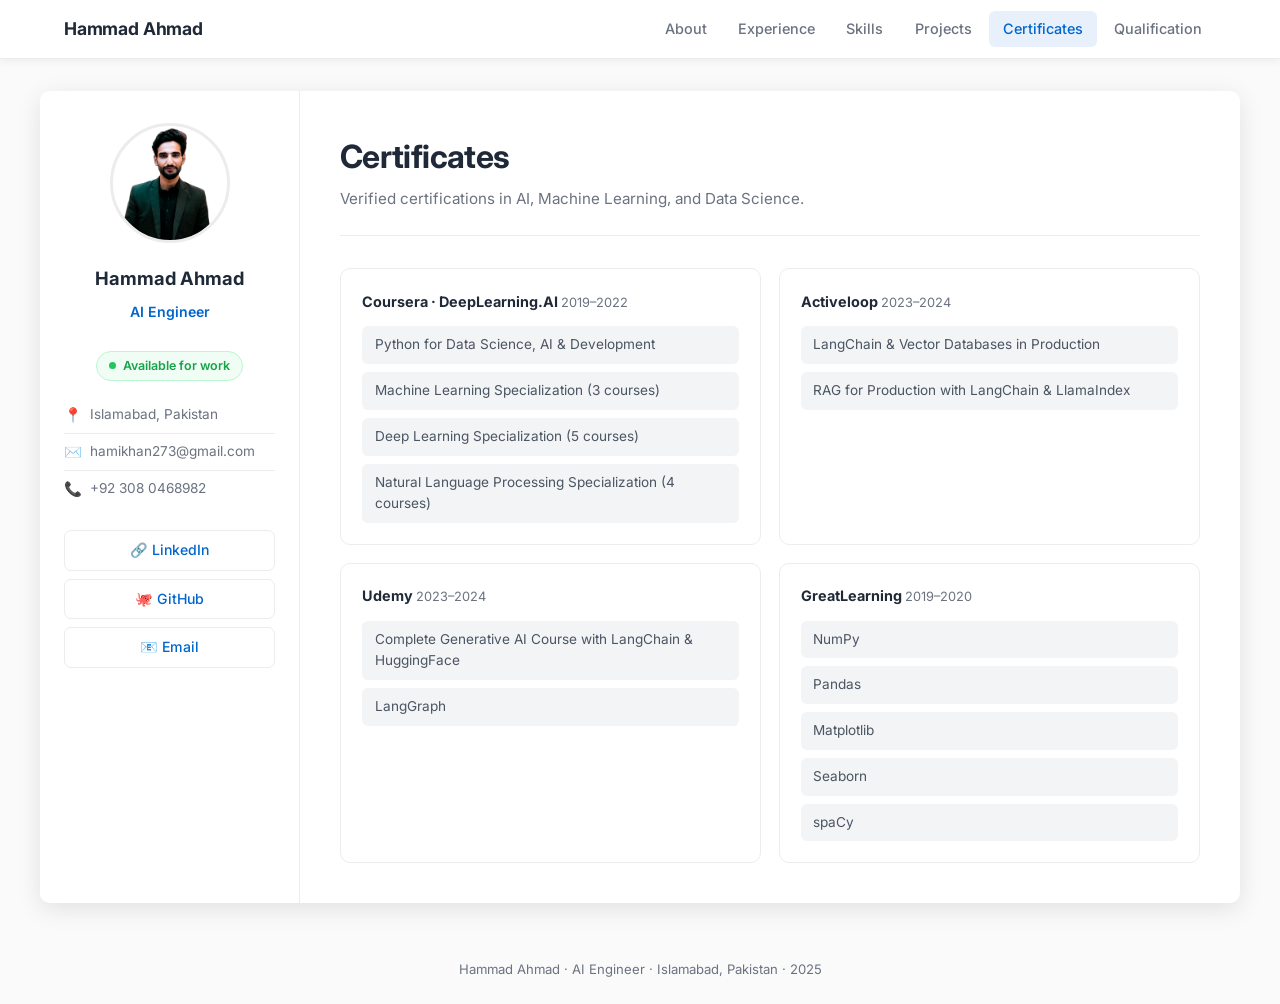
==== certificates.html @ e5c0d8b2 "portfolio" ====
<!DOCTYPE html>
<html lang="en">
<head>
  <meta charset="UTF-8" />
  <meta name="viewport" content="width=device-width, initial-scale=1.0" />
  <title>Hammad Ahmad — Certificates</title>
  <link rel="stylesheet" href="styles.css" />
</head>
<body>
  <header class="site-header">
    <div class="header-inner">
      <span class="brand">Hammad Ahmad</span>
      <nav class="main-nav">
        <ul>
          <li><a href="index.html">About</a></li>
          <li><a href="experience.html">Experience</a></li>
          <li><a href="skills.html">Skills</a></li>
          <li><a href="projects.html">Projects</a></li>
          <li><a href="certificates.html">Certificates</a></li>
          <li><a href="qualification.html">Qualification</a></li>
        </ul>
      </nav>
    </div>
  </header>

  <main class="main-layout">
    <aside class="sidebar"></aside>
    <section class="page-content">
      <h1 class="fade-in">Certificates</h1>
      <p class="page-subtitle fade-in">Verified certifications in AI, Machine Learning, and Data Science.</p>

      <div class="cert-grid">

        <div class="cert-card fade-in">
          <h4>Coursera · DeepLearning.AI <span style="color:var(--muted);font-weight:400;font-size:0.8rem;">2019–2022</span></h4>
          <ul>
            <li>Python for Data Science, AI & Development</li>
            <li>Machine Learning Specialization (3 courses)</li>
            <li>Deep Learning Specialization (5 courses)</li>
            <li>Natural Language Processing Specialization (4 courses)</li>
          </ul>
        </div>

        <div class="cert-card fade-in">
          <h4>Activeloop <span style="color:var(--muted);font-weight:400;font-size:0.8rem;">2023–2024</span></h4>
          <ul>
            <li>LangChain & Vector Databases in Production</li>
            <li>RAG for Production with LangChain & LlamaIndex</li>
          </ul>
        </div>

        <div class="cert-card fade-in">
          <h4>Udemy <span style="color:var(--muted);font-weight:400;font-size:0.8rem;">2023–2024</span></h4>
          <ul>
            <li>Complete Generative AI Course with LangChain & HuggingFace</li>
            <li>LangGraph</li>
          </ul>
        </div>

        <div class="cert-card fade-in">
          <h4>GreatLearning <span style="color:var(--muted);font-weight:400;font-size:0.8rem;">2019–2020</span></h4>
          <ul>
            <li>NumPy</li>
            <li>Pandas</li>
            <li>Matplotlib</li>
            <li>Seaborn</li>
            <li>spaCy</li>
          </ul>
        </div>

      </div>
    </section>
  </main>

  <footer>Hammad Ahmad · AI Engineer · Islamabad, Pakistan · 2025</footer>
  <script src="shared.js"></script>
</body>
</html>
---- styles.css ----
@import url('https://fonts.googleapis.com/css2?family=Inter:wght@400;500;600;700&display=swap');

*, *::before, *::after { box-sizing: border-box; margin: 0; padding: 0; }

:root {
  --accent: #0066cc;
  --accent-light: #e8f0fb;
  --bg: #fafafa;
  --white: #ffffff;
  --border: #ececec;
  --text: #1f2937;
  --muted: #6b7280;
  --light: #f3f4f6;
  --shadow-sm: 0 2px 8px rgba(0,0,0,0.06);
  --shadow-md: 0 6px 24px rgba(0,0,0,0.1);
  --radius: 10px;
}

html { scroll-behavior: smooth; }

body {
  font-family: 'Inter', sans-serif;
  background: var(--bg);
  color: var(--text);
  line-height: 1.6;
  font-size: 15px;
}

a { color: var(--accent); text-decoration: none; }
a:hover { text-decoration: underline; }

/* ── HEADER ── */
.site-header {
  background: var(--white);
  border-bottom: 1px solid var(--border);
  padding: 0;
  position: sticky;
  top: 0;
  z-index: 1000;
  box-shadow: var(--shadow-sm);
}
.header-inner {
  max-width: 1200px;
  margin: 0 auto;
  padding: 0 1.5rem;
  height: 58px;
  display: flex;
  align-items: center;
  justify-content: space-between;
}
.brand { font-weight: 700; font-size: 1.1rem; color: var(--text); letter-spacing: -0.01em; }

.main-nav ul { list-style: none; display: flex; gap: 0.2rem; }
.main-nav a {
  display: block;
  padding: 6px 14px;
  border-radius: 6px;
  font-size: 0.9rem;
  color: var(--muted);
  font-weight: 500;
  transition: background 0.15s, color 0.15s;
}
.main-nav a:hover,
.main-nav a.active { background: var(--accent-light); color: var(--accent); text-decoration: none; }

/* ── LAYOUT ── */
.main-layout {
  max-width: 1200px;
  margin: 2rem auto;
  display: flex;
  gap: 0;
  background: var(--white);
  border-radius: var(--radius);
  box-shadow: var(--shadow-md);
  overflow: hidden;
  min-height: 80vh;
}

/* ── SIDEBAR ── */
.sidebar {
  width: 260px;
  flex-shrink: 0;
  background: var(--white);
  border-right: 1px solid var(--border);
  padding: 2rem 1.5rem;
  display: flex;
  flex-direction: column;
  align-items: center;
  gap: 0.5rem;
}

.profile-pic {
  width: 120px;
  height: 120px;
  border-radius: 50%;
  background-image: url('Profile.png');
  background-size: cover;
  background-position: center;
  border: 3px solid var(--border);
  margin-bottom: 0.8rem;
  transition: transform 0.3s, box-shadow 0.3s;
}
.profile-pic:hover { transform: scale(1.04); box-shadow: 0 8px 24px rgba(0,102,204,0.15); }

.sidebar h2 { font-size: 1.15rem; font-weight: 700; color: var(--text); text-align: center; }
.sidebar .title { font-size: 0.88rem; color: var(--accent); font-weight: 600; text-align: center; margin-bottom: 0.4rem; }

.sidebar-meta { width: 100%; margin-top: 0.5rem; }
.meta-item {
  display: flex;
  align-items: center;
  gap: 0.5rem;
  padding: 0.4rem 0;
  font-size: 0.85rem;
  color: var(--muted);
  border-bottom: 1px solid var(--border);
}
.meta-item:last-child { border-bottom: none; }
.meta-icon { font-size: 0.9rem; width: 18px; text-align: center; }

.contact-links {
  list-style: none;
  width: 100%;
  margin-top: 1rem;
  display: flex;
  flex-direction: column;
  gap: 0.5rem;
}
.contact-links a {
  display: flex;
  align-items: center;
  justify-content: center;
  gap: 0.4rem;
  padding: 8px;
  border-radius: 7px;
  font-size: 0.88rem;
  font-weight: 500;
  color: var(--accent);
  border: 1px solid var(--border);
  transition: background 0.15s, border-color 0.15s;
}
.contact-links a:hover { background: var(--accent-light); border-color: var(--accent); text-decoration: none; }

.availability-badge {
  display: inline-flex;
  align-items: center;
  gap: 0.4rem;
  background: #f0fdf4;
  border: 1px solid #bbf7d0;
  color: #16a34a;
  font-size: 0.78rem;
  font-weight: 600;
  padding: 4px 12px;
  border-radius: 20px;
  margin-top: 0.8rem;
}
.availability-badge::before {
  content: '';
  width: 7px; height: 7px;
  background: #22c55e;
  border-radius: 50%;
  animation: blink 2s infinite;
}
@keyframes blink { 0%,100%{opacity:1} 50%{opacity:0.3} }

/* ── CONTENT ── */
.page-content {
  flex: 1;
  padding: 2.5rem;
  overflow: hidden;
}

.page-content h1 {
  font-size: 2rem;
  font-weight: 700;
  color: var(--text);
  margin-bottom: 0.3rem;
  letter-spacing: -0.02em;
}
.page-subtitle {
  color: var(--muted);
  font-size: 0.95rem;
  margin-bottom: 2rem;
  padding-bottom: 1.5rem;
  border-bottom: 1px solid var(--border);
}

/* ── FADE IN ── */
.fade-in {
  opacity: 0;
  transform: translateY(16px);
  animation: fadeUp 0.5s ease forwards;
}
@keyframes fadeUp {
  to { opacity: 1; transform: translateY(0); }
}
.fade-in:nth-child(1) { animation-delay: 0.05s; }
.fade-in:nth-child(2) { animation-delay: 0.1s; }
.fade-in:nth-child(3) { animation-delay: 0.15s; }
.fade-in:nth-child(4) { animation-delay: 0.2s; }
.fade-in:nth-child(5) { animation-delay: 0.25s; }
.fade-in:nth-child(6) { animation-delay: 0.3s; }

/* ── ABOUT ── */
.about-text p {
  font-size: 0.95rem;
  color: #4b5563;
  margin-bottom: 1rem;
  line-height: 1.75;
}

.stats-row {
  display: flex;
  gap: 1rem;
  margin: 1.5rem 0;
  flex-wrap: wrap;
}
.stat-card {
  flex: 1;
  min-width: 120px;
  background: var(--accent-light);
  border-radius: var(--radius);
  padding: 1rem;
  text-align: center;
}
.stat-num { font-size: 1.8rem; font-weight: 700; color: var(--accent); line-height: 1; }
.stat-desc { font-size: 0.78rem; color: var(--muted); margin-top: 4px; }

.section-heading {
  font-size: 1.1rem;
  font-weight: 700;
  color: var(--text);
  margin: 2rem 0 1rem;
  padding-bottom: 0.5rem;
  border-bottom: 2px solid var(--accent-light);
}

.interests-list {
  list-style: none;
  display: grid;
  grid-template-columns: repeat(auto-fill, minmax(220px, 1fr));
  gap: 0.6rem;
}
.interests-list li {
  background: var(--light);
  border-radius: 7px;
  padding: 0.6rem 1rem;
  font-size: 0.88rem;
  color: var(--text);
  display: flex;
  align-items: center;
  gap: 0.5rem;
  transition: background 0.15s;
}
.interests-list li:hover { background: var(--accent-light); }
.interests-list li::before { content: '→'; color: var(--accent); font-size: 0.8rem; }

/* ── EXPERIENCE ── */
.exp-timeline { display: flex; flex-direction: column; gap: 1.2rem; }
.exp-card {
  background: var(--white);
  border: 1px solid var(--border);
  border-radius: var(--radius);
  padding: 1.4rem;
  transition: box-shadow 0.2s, transform 0.2s, border-color 0.2s;
  cursor: default;
}
.exp-card:hover {
  box-shadow: var(--shadow-md);
  transform: translateY(-2px);
  border-color: #d1e3f8;
}
.exp-header { display: flex; justify-content: space-between; align-items: flex-start; gap: 1rem; flex-wrap: wrap; }
.exp-role { font-size: 1rem; font-weight: 700; color: var(--text); }
.exp-company { color: var(--accent); font-size: 0.88rem; font-weight: 600; margin-top: 2px; }
.exp-date {
  font-size: 0.8rem;
  color: var(--muted);
  background: var(--light);
  padding: 3px 10px;
  border-radius: 20px;
  white-space: nowrap;
}
.exp-bullets { list-style: none; margin-top: 0.9rem; display: flex; flex-direction: column; gap: 0.4rem; }
.exp-bullets li {
  font-size: 0.9rem;
  color: #4b5563;
  padding-left: 1.1rem;
  position: relative;
}
.exp-bullets li::before { content: '·'; position: absolute; left: 0; color: var(--accent); font-size: 1.2rem; line-height: 1.4; }
.tag-row { display: flex; flex-wrap: wrap; gap: 0.35rem; margin-top: 0.9rem; }
.tag {
  padding: 3px 10px;
  border-radius: 5px;
  font-size: 0.75rem;
  font-weight: 500;
  background: var(--accent-light);
  color: var(--accent);
  border: 1px solid #c7dcf7;
}

/* ── SKILLS ── */
.skills-section { margin-bottom: 2rem; }
.skills-section h3 {
  font-size: 0.8rem;
  font-weight: 700;
  text-transform: uppercase;
  letter-spacing: 0.08em;
  color: var(--muted);
  margin-bottom: 0.8rem;
}
.skill-chips { display: flex; flex-wrap: wrap; gap: 0.5rem; }
.skill-chip {
  padding: 6px 14px;
  border-radius: 6px;
  font-size: 0.83rem;
  font-weight: 500;
  background: var(--light);
  color: var(--text);
  border: 1px solid var(--border);
  transition: background 0.15s, border-color 0.15s, color 0.15s, transform 0.15s;
  cursor: default;
}
.skill-chip:hover {
  background: var(--accent-light);
  border-color: #c7dcf7;
  color: var(--accent);
  transform: translateY(-1px);
}

/* ── PROJECTS ── */
.filter-tabs {
  display: flex;
  gap: 0.4rem;
  flex-wrap: wrap;
  margin-bottom: 1.5rem;
}
.filter-btn {
  padding: 6px 16px;
  border-radius: 20px;
  font-size: 0.84rem;
  font-weight: 500;
  border: 1px solid var(--border);
  background: var(--white);
  color: var(--muted);
  cursor: pointer;
  transition: all 0.15s;
}
.filter-btn:hover { border-color: var(--accent); color: var(--accent); }
.filter-btn.active { background: var(--accent); color: #fff; border-color: var(--accent); }

.projects-grid {
  display: grid;
  grid-template-columns: repeat(auto-fill, minmax(270px, 1fr));
  gap: 1.1rem;
}
.project-card {
  background: var(--white);
  border: 1px solid var(--border);
  border-radius: var(--radius);
  padding: 1.3rem;
  display: flex;
  flex-direction: column;
  gap: 0.6rem;
  transition: box-shadow 0.2s, transform 0.2s, border-color 0.2s;
}
.project-card:hover {
  box-shadow: var(--shadow-md);
  transform: translateY(-3px);
  border-color: #d1e3f8;
}
.project-card.hidden { display: none; }
.project-top { display: flex; justify-content: space-between; align-items: flex-start; }
.project-card h3 { font-size: 0.97rem; font-weight: 700; color: var(--text); }
.live-badge {
  font-size: 0.72rem;
  font-weight: 600;
  padding: 2px 8px;
  background: #f0fdf4;
  color: #16a34a;
  border: 1px solid #bbf7d0;
  border-radius: 20px;
  white-space: nowrap;
}
.project-card p { font-size: 0.87rem; color: var(--muted); line-height: 1.6; flex: 1; }
.project-link { font-size: 0.82rem; font-weight: 500; }

/* ── CERTIFICATES ── */
.cert-grid {
  display: grid;
  grid-template-columns: repeat(auto-fill, minmax(280px, 1fr));
  gap: 1.1rem;
}
.cert-card {
  background: var(--white);
  border: 1px solid var(--border);
  border-radius: var(--radius);
  padding: 1.3rem;
  transition: box-shadow 0.2s, transform 0.2s;
}
.cert-card:hover { box-shadow: var(--shadow-md); transform: translateY(-2px); }
.cert-card h4 { font-size: 0.9rem; font-weight: 700; margin-bottom: 0.8rem; color: var(--text); }
.cert-card ul { list-style: none; display: flex; flex-direction: column; gap: 0.5rem; }
.cert-card li {
  font-size: 0.85rem;
  color: #4b5563;
  padding: 0.5rem 0.8rem;
  background: var(--light);
  border-radius: 6px;
  transition: background 0.15s;
}
.cert-card li:hover { background: var(--accent-light); }

/* ── QUALIFICATION ── */
.qual-item {
  background: var(--white);
  border: 1px solid var(--border);
  border-radius: var(--radius);
  padding: 1.4rem;
  margin-bottom: 1rem;
  transition: box-shadow 0.2s, transform 0.2s;
  display: flex;
  justify-content: space-between;
  align-items: flex-start;
  gap: 1rem;
  flex-wrap: wrap;
}
.qual-item:hover { box-shadow: var(--shadow-md); transform: translateY(-2px); }
.qual-degree { font-size: 1rem; font-weight: 700; color: var(--text); margin-bottom: 0.3rem; }
.qual-school { font-size: 0.88rem; color: var(--accent); font-weight: 600; margin-bottom: 0.3rem; }
.qual-date { font-size: 0.83rem; color: var(--muted); }
.qual-badge {
  background: var(--accent-light);
  color: var(--accent);
  font-size: 1.3rem;
  font-weight: 700;
  padding: 0.5rem 1rem;
  border-radius: 8px;
  text-align: center;
  flex-shrink: 0;
}
.qual-badge small { display: block; font-size: 0.7rem; font-weight: 500; }

/* ── FOOTER ── */
footer {
  text-align: center;
  padding: 1.5rem;
  font-size: 0.82rem;
  color: var(--muted);
}

/* ── RESPONSIVE ── */
@media (max-width: 900px) {
  .main-layout { flex-direction: column; margin: 1rem; }
  .sidebar { width: 100%; flex-direction: row; flex-wrap: wrap; border-right: none; border-bottom: 1px solid var(--border); padding: 1.5rem; gap: 1rem; justify-content: flex-start; align-items: center; }
  .sidebar h2, .sidebar .title, .availability-badge { text-align: left; }
  .sidebar-meta { width: auto; flex: 1; min-width: 180px; }
  .contact-links { flex-direction: row; flex-wrap: wrap; }
  .page-content { padding: 1.5rem; }
}
@media (max-width: 600px) {
  .sidebar { flex-direction: column; align-items: center; }
  .projects-grid, .cert-grid { grid-template-columns: 1fr; }
  .stats-row { flex-direction: column; }
}
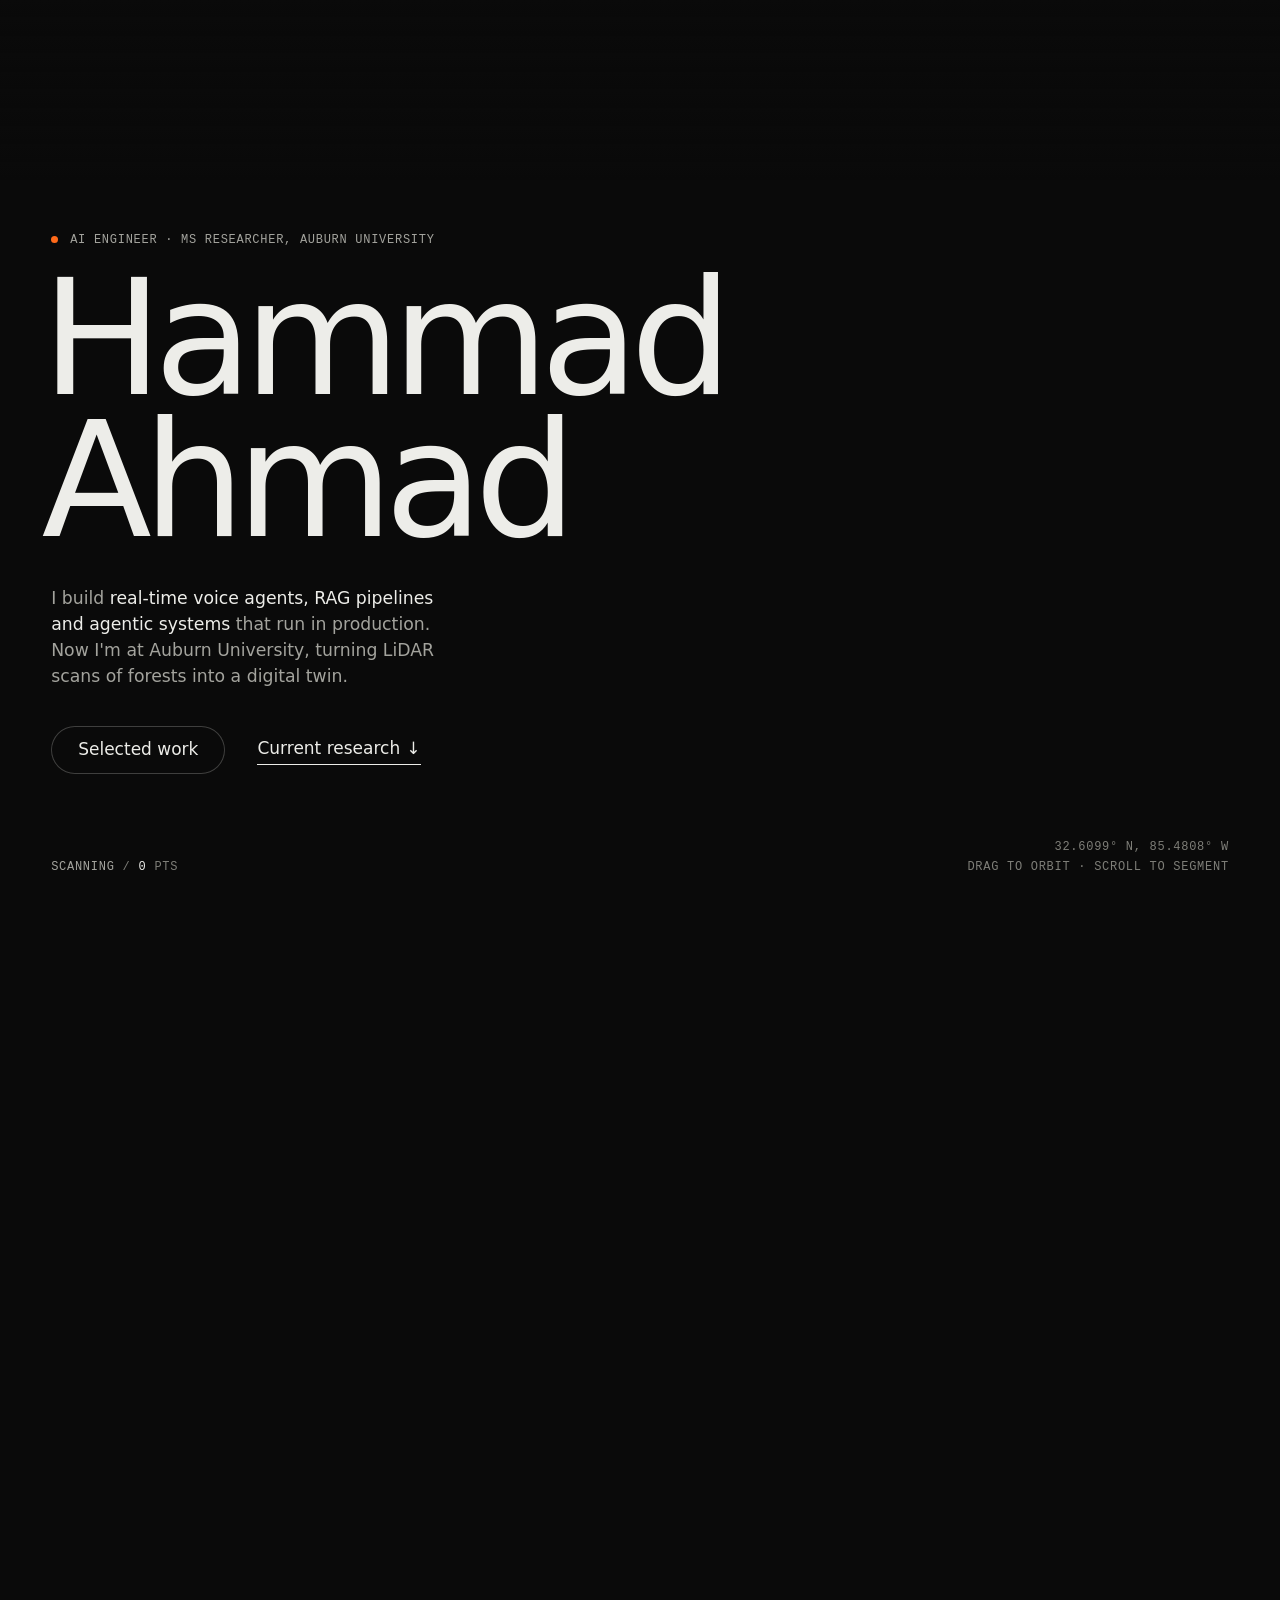
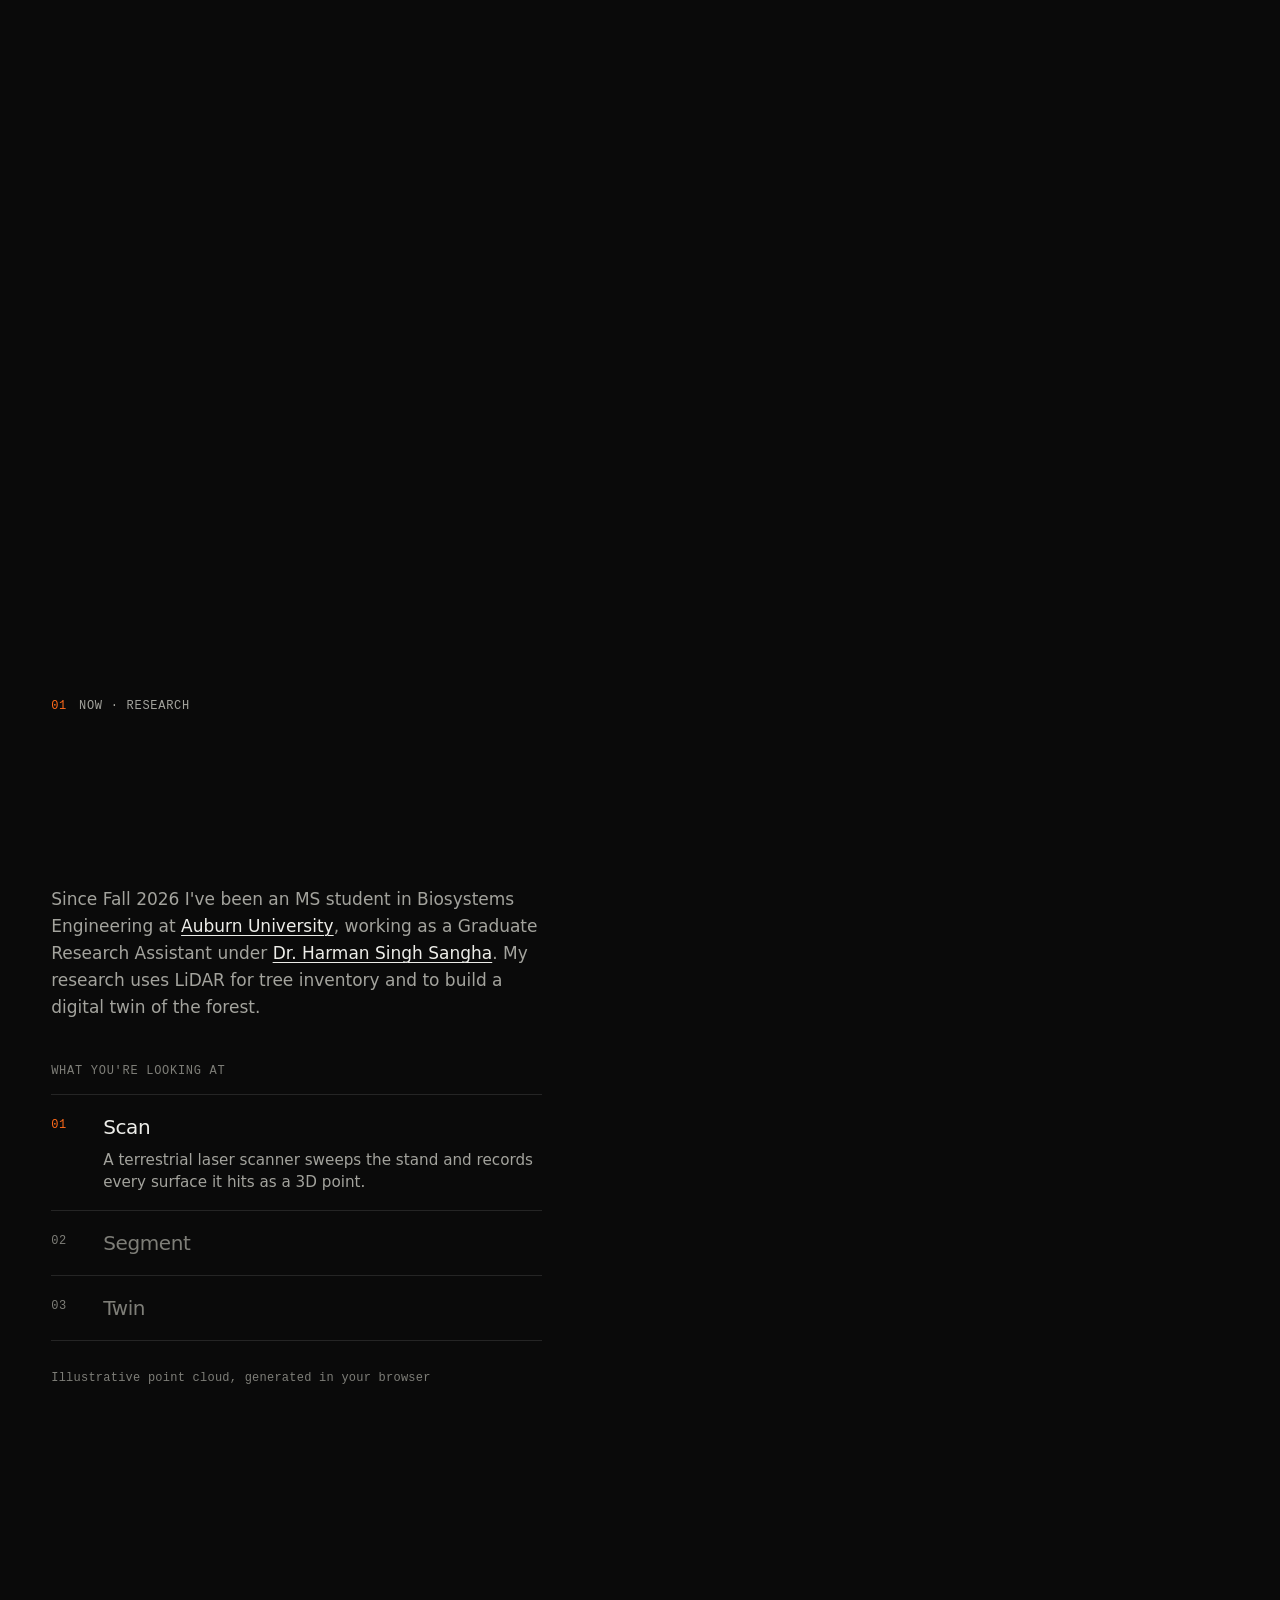
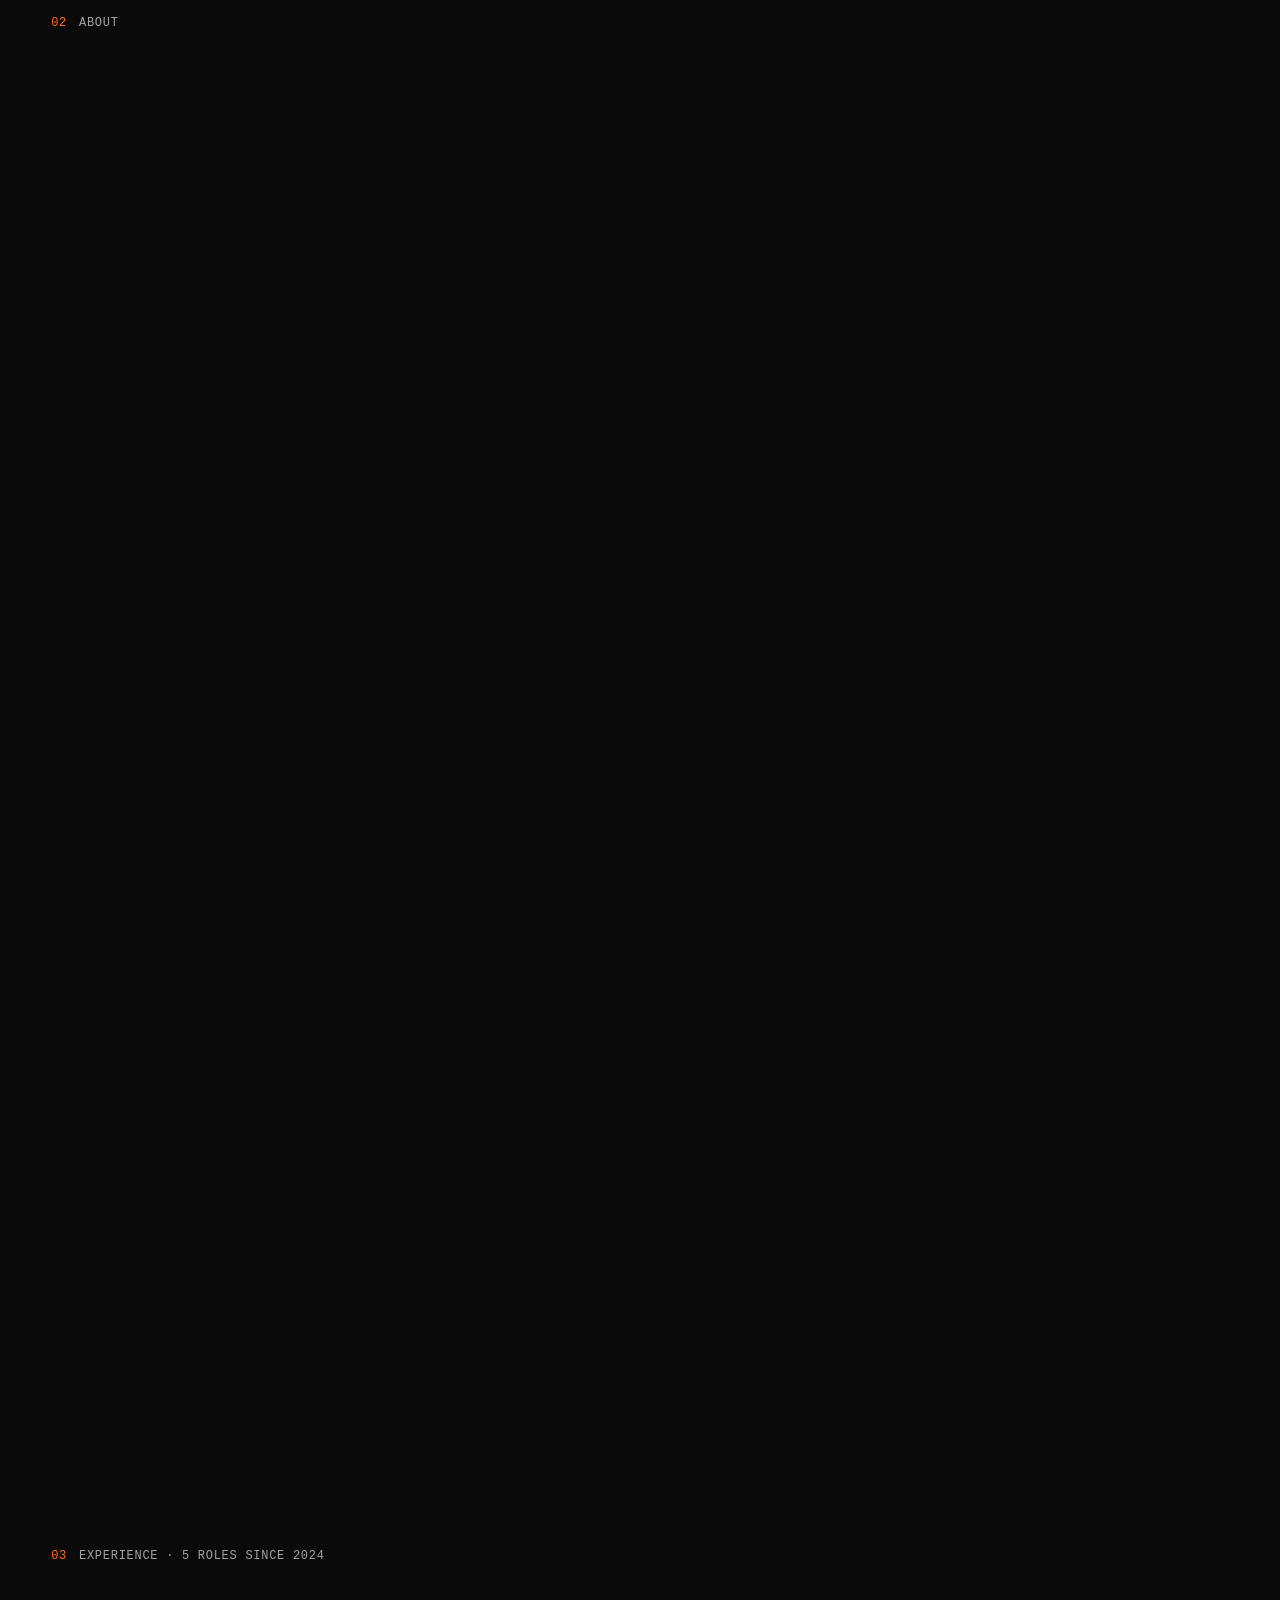
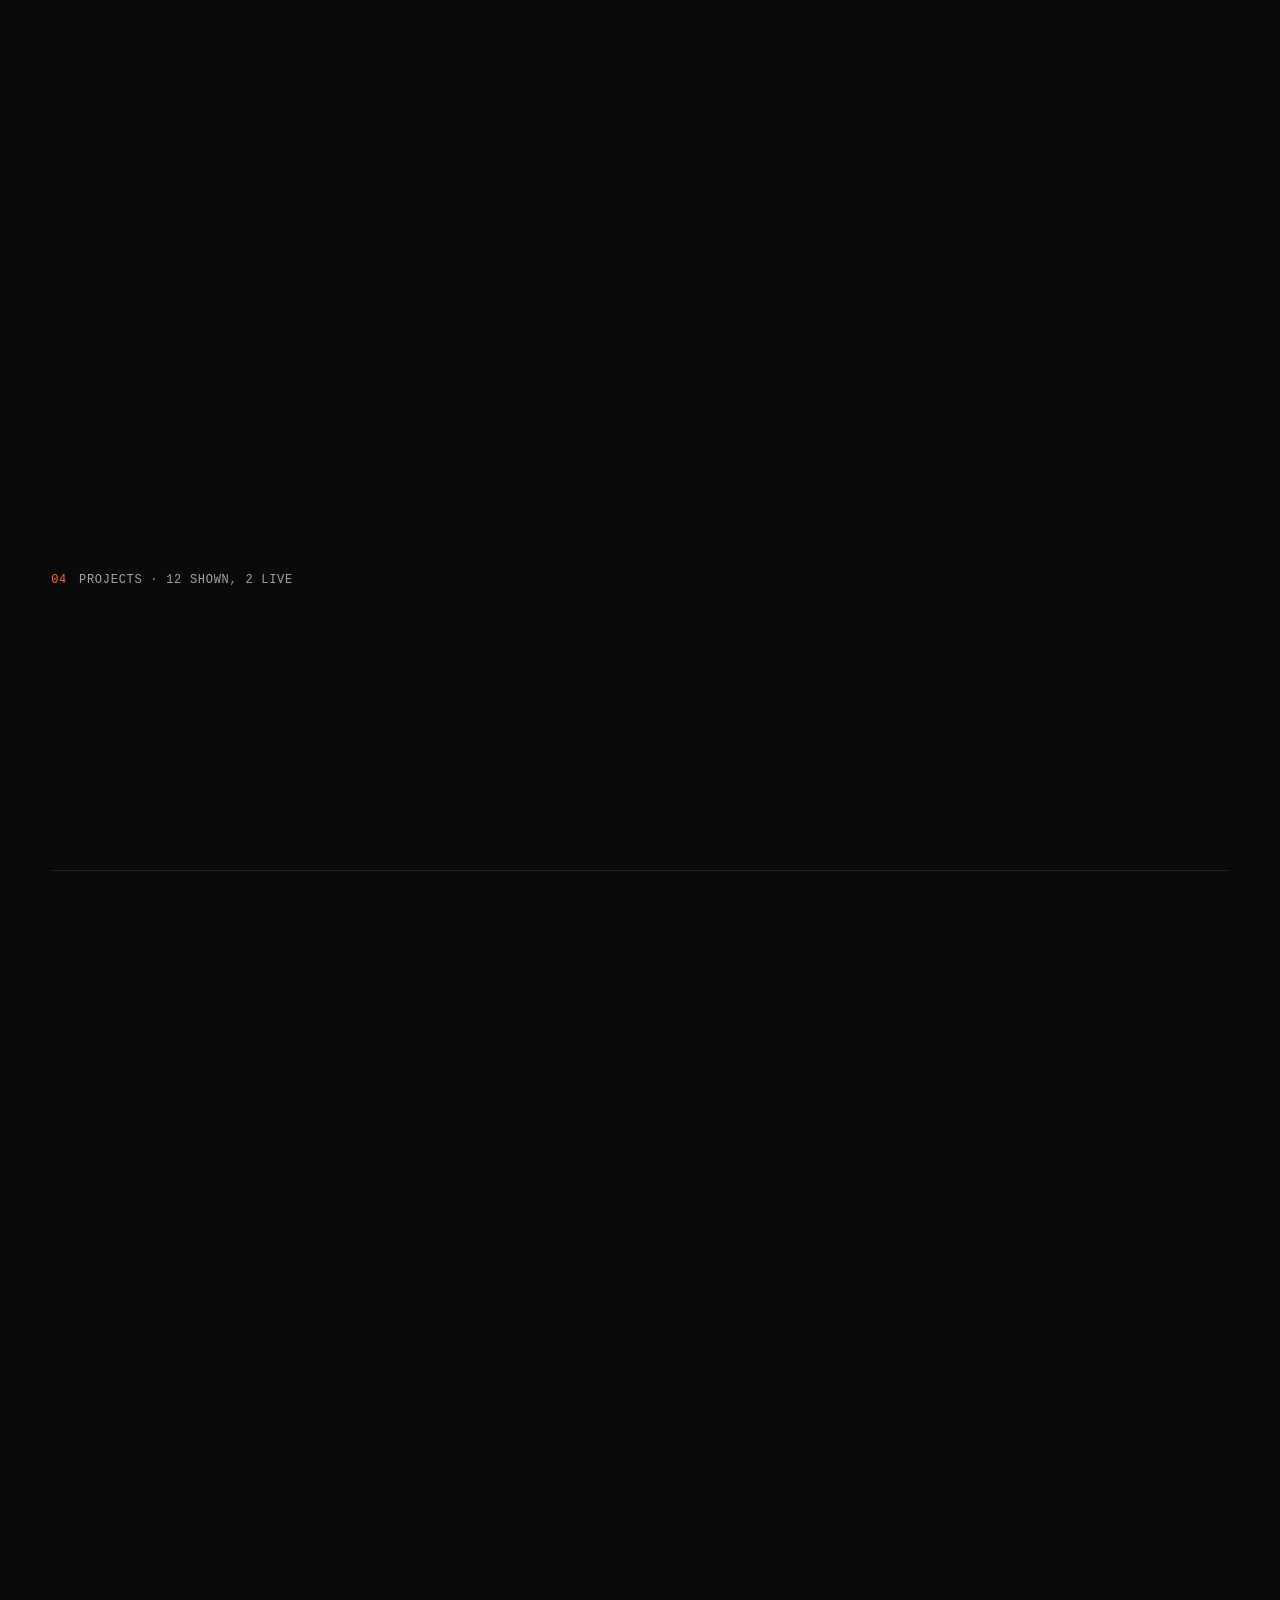
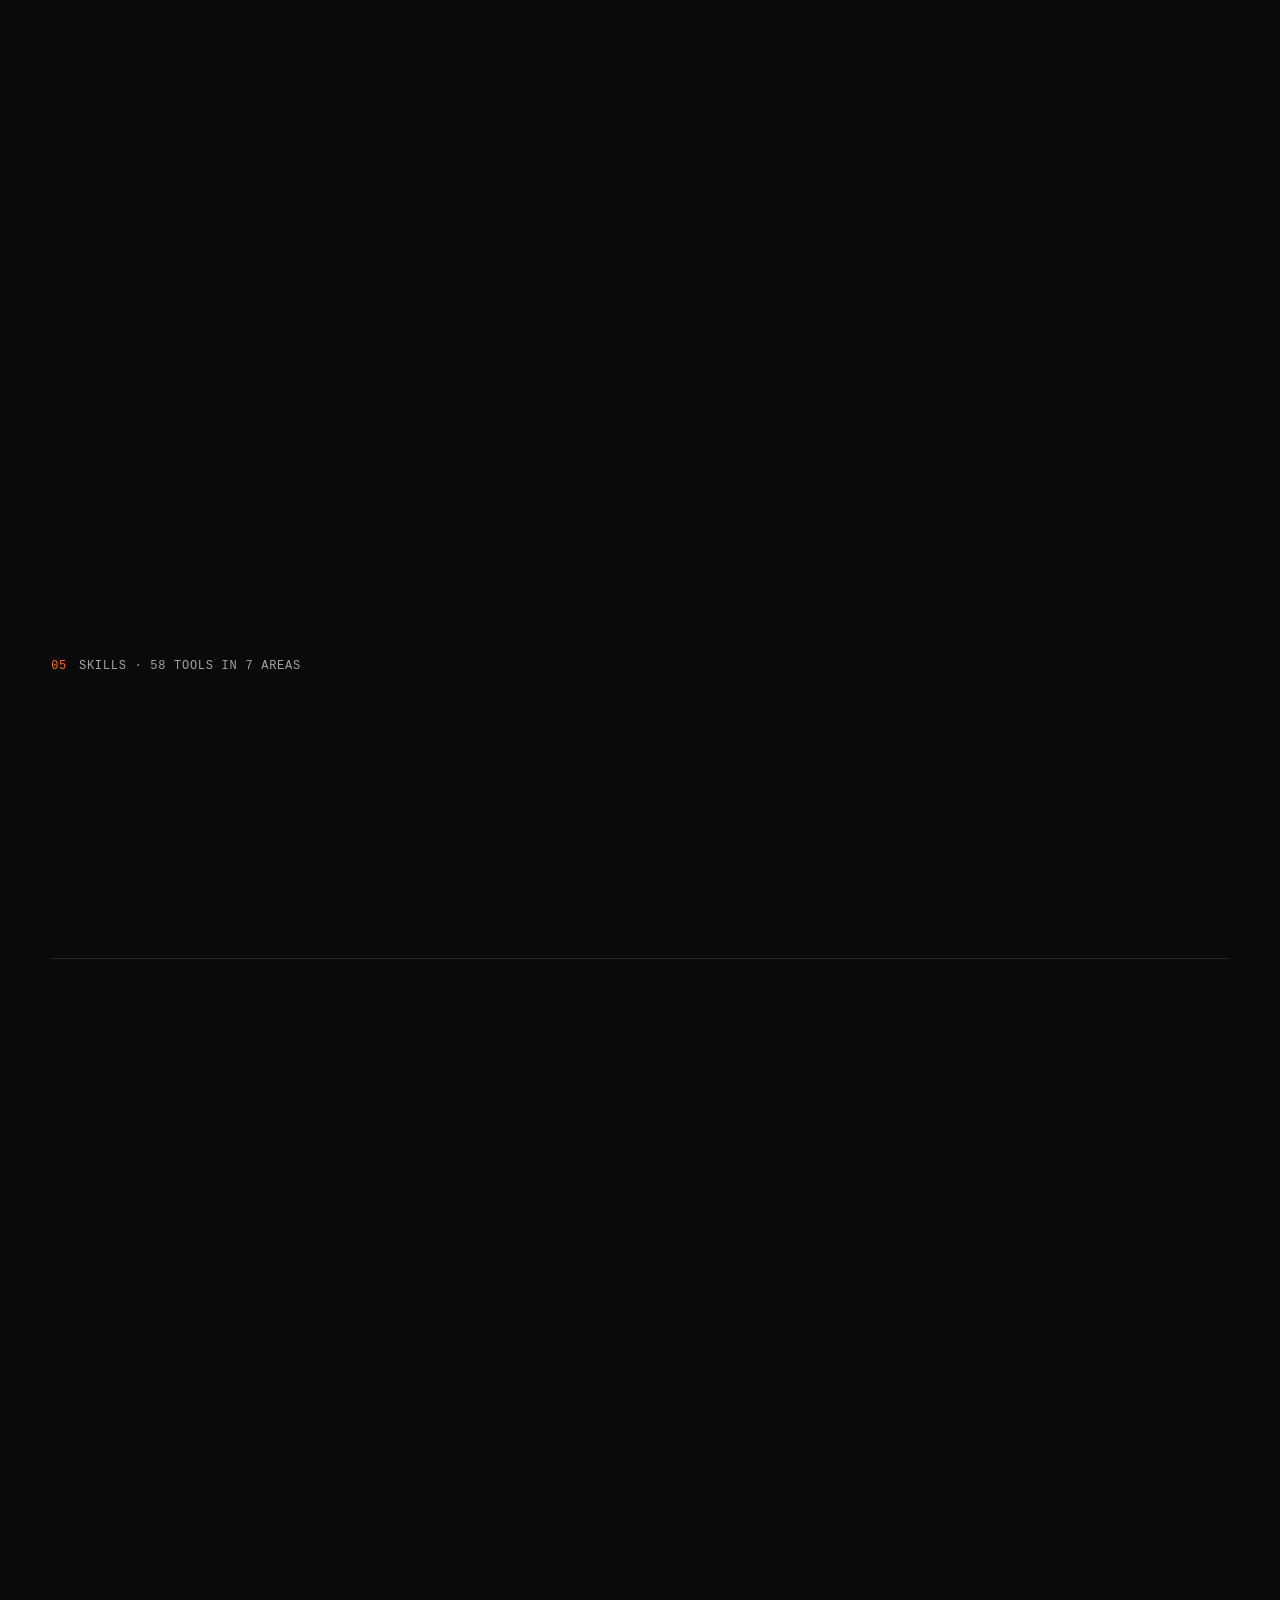
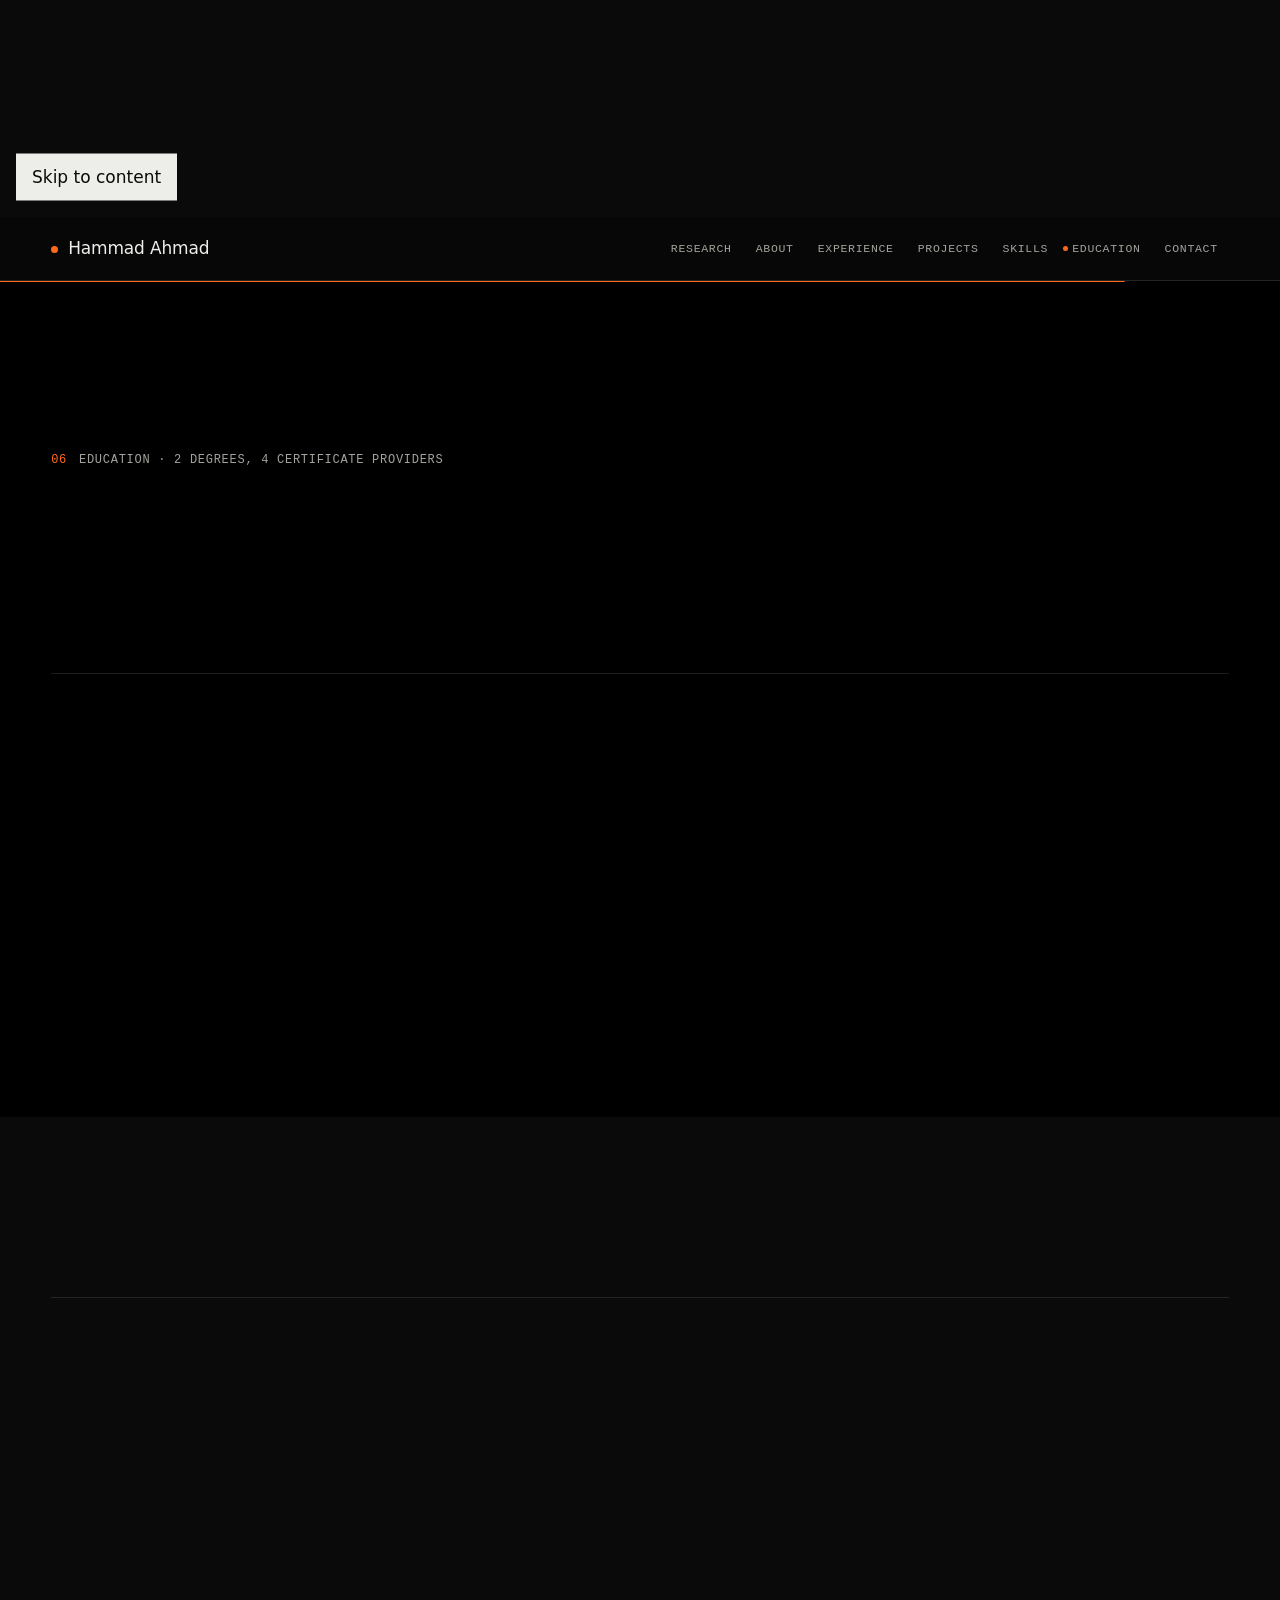
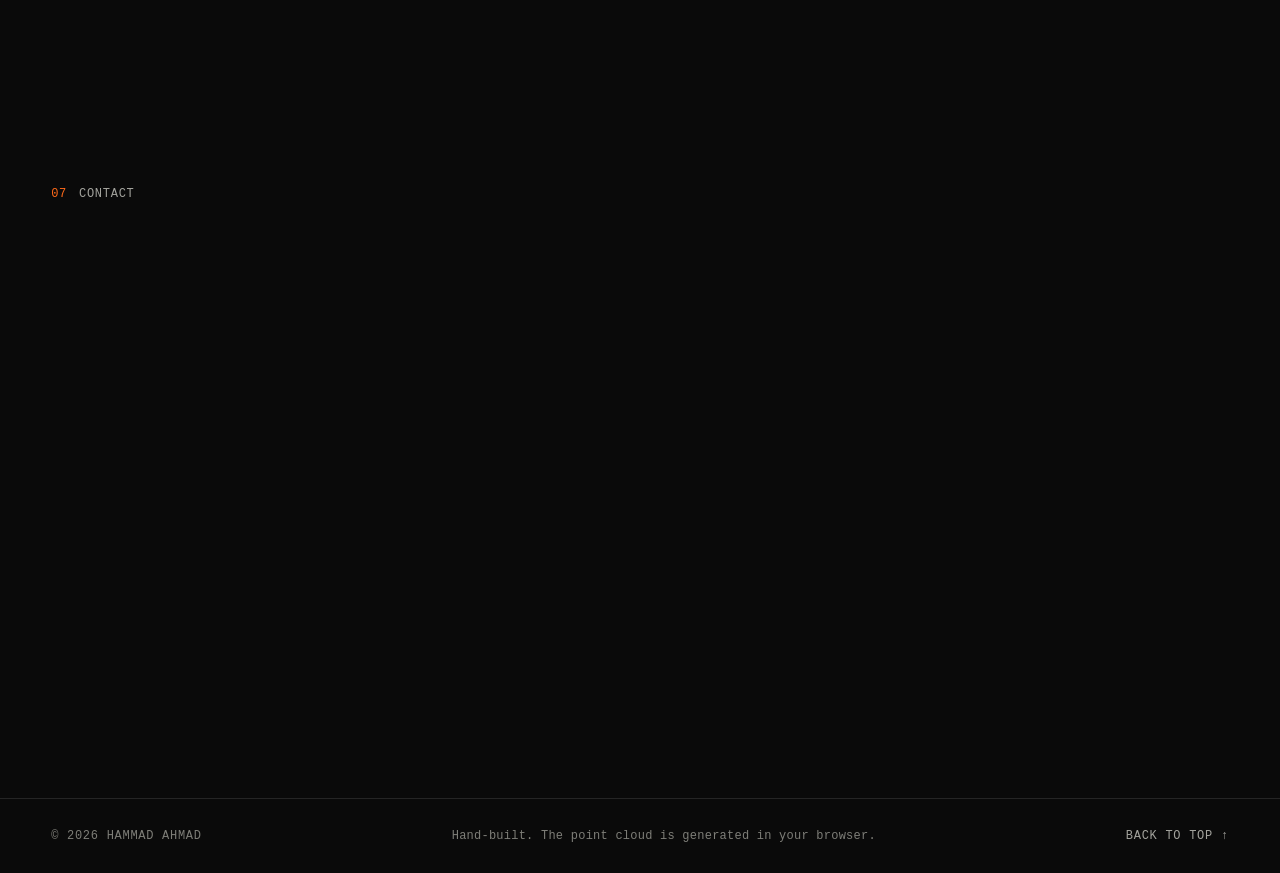
==== commit 0c4eaf29: "Redesign portfolio" ====
--- a/certificates.html
+++ b/certificates.html
@@ -1,78 +1,16 @@
 <!DOCTYPE html>
 <html lang="en">
 <head>
-  <meta charset="UTF-8" />
-  <meta name="viewport" content="width=device-width, initial-scale=1.0" />
-  <title>Hammad Ahmad — Certificates</title>
-  <link rel="stylesheet" href="styles.css" />
+  <meta charset="utf-8" />
+  <meta name="viewport" content="width=device-width, initial-scale=1" />
+  <title>Certificates — Hammad Ahmad</title>
+  <meta name="robots" content="noindex" />
+  <link rel="icon" href="favicon.svg" type="image/svg+xml" />
+  <link rel="canonical" href="https://hamikha.github.io/HammadAhmad_Portfolio/#education" />
+  <meta http-equiv="refresh" content="0; url=index.html#education" />
+  <style>body{margin:0;padding:24px;background:#0a0a0a;color:#ededE9;font:16px/1.6 system-ui,sans-serif}a{color:#ff6a1a}</style>
 </head>
 <body>
-  <header class="site-header">
-    <div class="header-inner">
-      <span class="brand">Hammad Ahmad</span>
-      <nav class="main-nav">
-        <ul>
-          <li><a href="index.html">About</a></li>
-          <li><a href="experience.html">Experience</a></li>
-          <li><a href="skills.html">Skills</a></li>
-          <li><a href="projects.html">Projects</a></li>
-          <li><a href="certificates.html">Certificates</a></li>
-          <li><a href="qualification.html">Qualification</a></li>
-        </ul>
-      </nav>
-    </div>
-  </header>
-
-  <main class="main-layout">
-    <aside class="sidebar"></aside>
-    <section class="page-content">
-      <h1 class="fade-in">Certificates</h1>
-      <p class="page-subtitle fade-in">Verified certifications in AI, Machine Learning, and Data Science.</p>
-
-      <div class="cert-grid">
-
-        <div class="cert-card fade-in">
-          <h4>Coursera · DeepLearning.AI <span style="color:var(--muted);font-weight:400;font-size:0.8rem;">2019–2022</span></h4>
-          <ul>
-            <li>Python for Data Science, AI & Development</li>
-            <li>Machine Learning Specialization (3 courses)</li>
-            <li>Deep Learning Specialization (5 courses)</li>
-            <li>Natural Language Processing Specialization (4 courses)</li>
-          </ul>
-        </div>
-
-        <div class="cert-card fade-in">
-          <h4>Activeloop <span style="color:var(--muted);font-weight:400;font-size:0.8rem;">2023–2024</span></h4>
-          <ul>
-            <li>LangChain & Vector Databases in Production</li>
-            <li>RAG for Production with LangChain & LlamaIndex</li>
-          </ul>
-        </div>
-
-        <div class="cert-card fade-in">
-          <h4>Udemy <span style="color:var(--muted);font-weight:400;font-size:0.8rem;">2023–2024</span></h4>
-          <ul>
-            <li>Complete Generative AI Course with LangChain & HuggingFace</li>
-            <li>LangGraph</li>
-          </ul>
-        </div>
-
-        <div class="cert-card fade-in">
-          <h4>GreatLearning <span style="color:var(--muted);font-weight:400;font-size:0.8rem;">2019–2020</span></h4>
-          <ul>
-            <li>NumPy</li>
-            <li>Pandas</li>
-            <li>Matplotlib</li>
-            <li>Seaborn</li>
-            <li>spaCy</li>
-          </ul>
-        </div>
-
-      </div>
-    </section>
-  </main>
-
-  <footer>Hammad Ahmad · AI Engineer · Islamabad, Pakistan · 2025</footer>
-  <script src="shared.js"></script>
+  <p>This page has moved to <a href="index.html#education">the Certificates section</a>.</p>
 </body>
 </html>
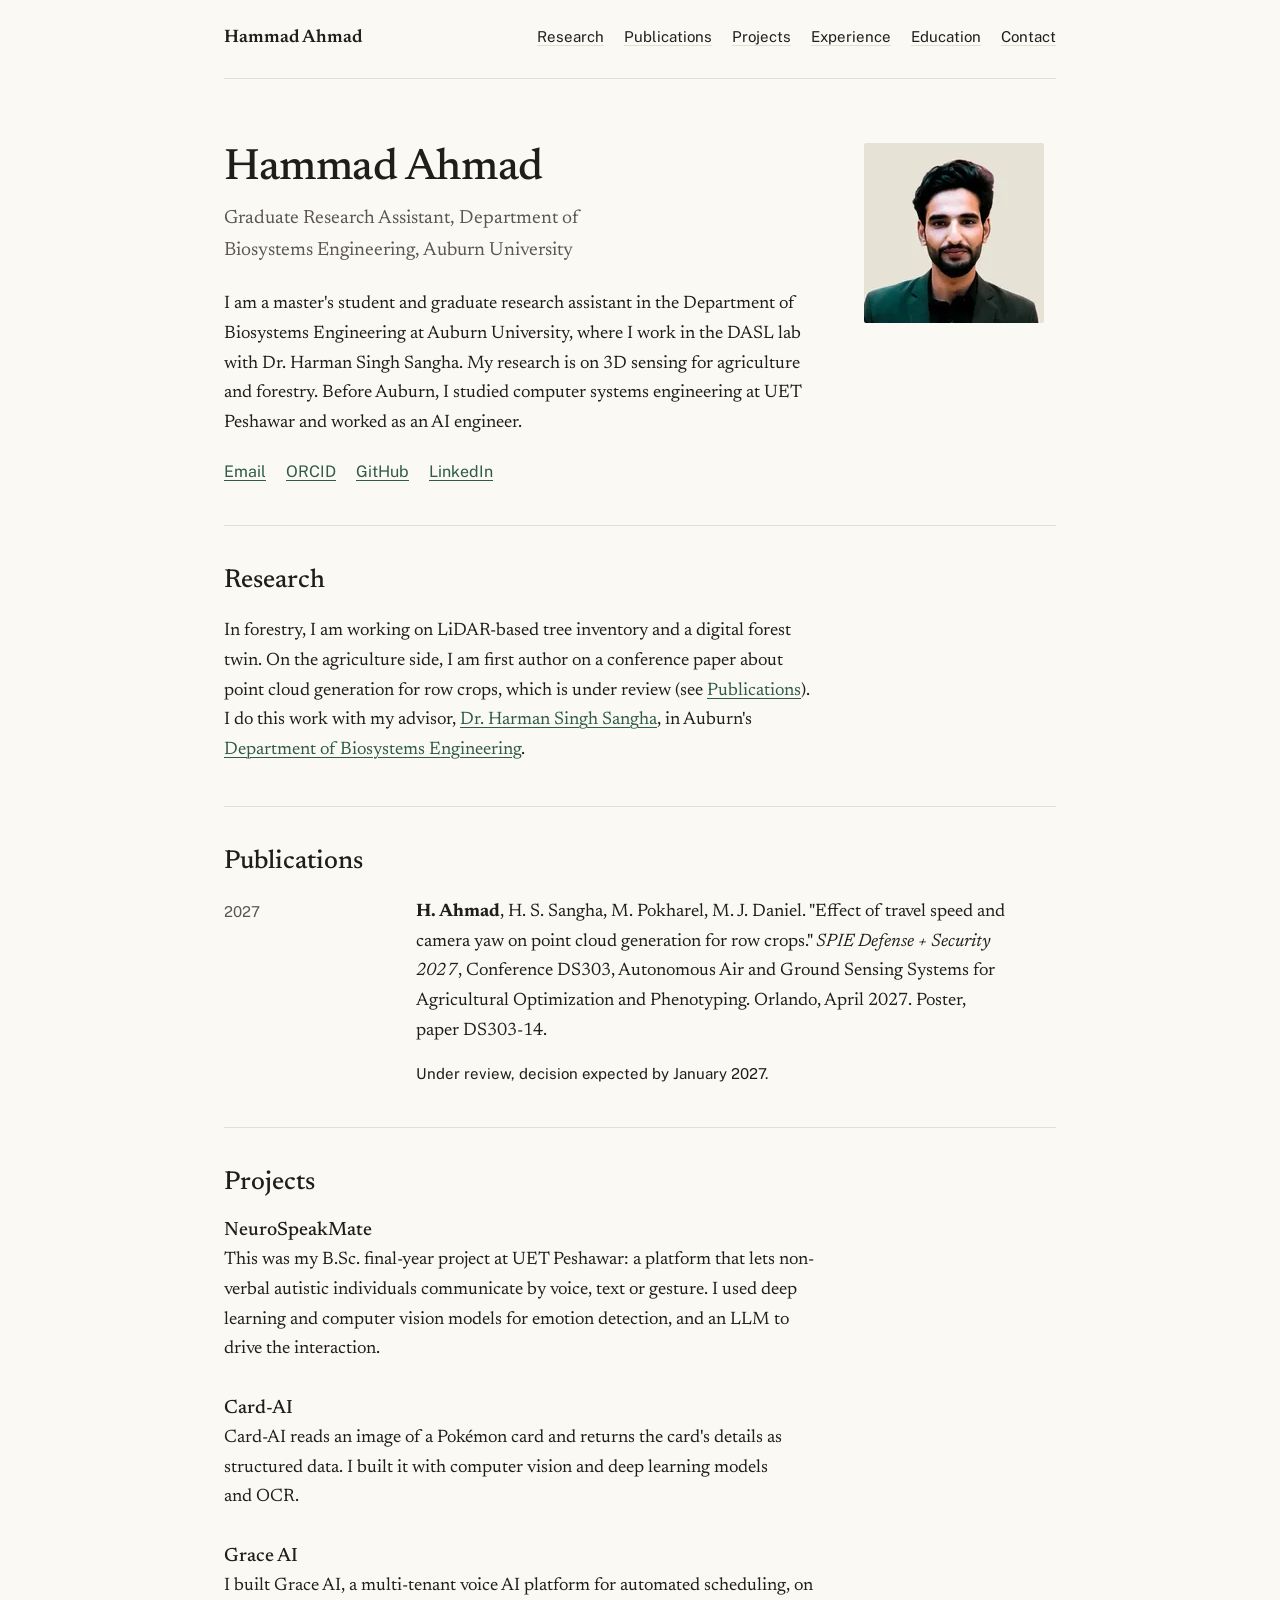
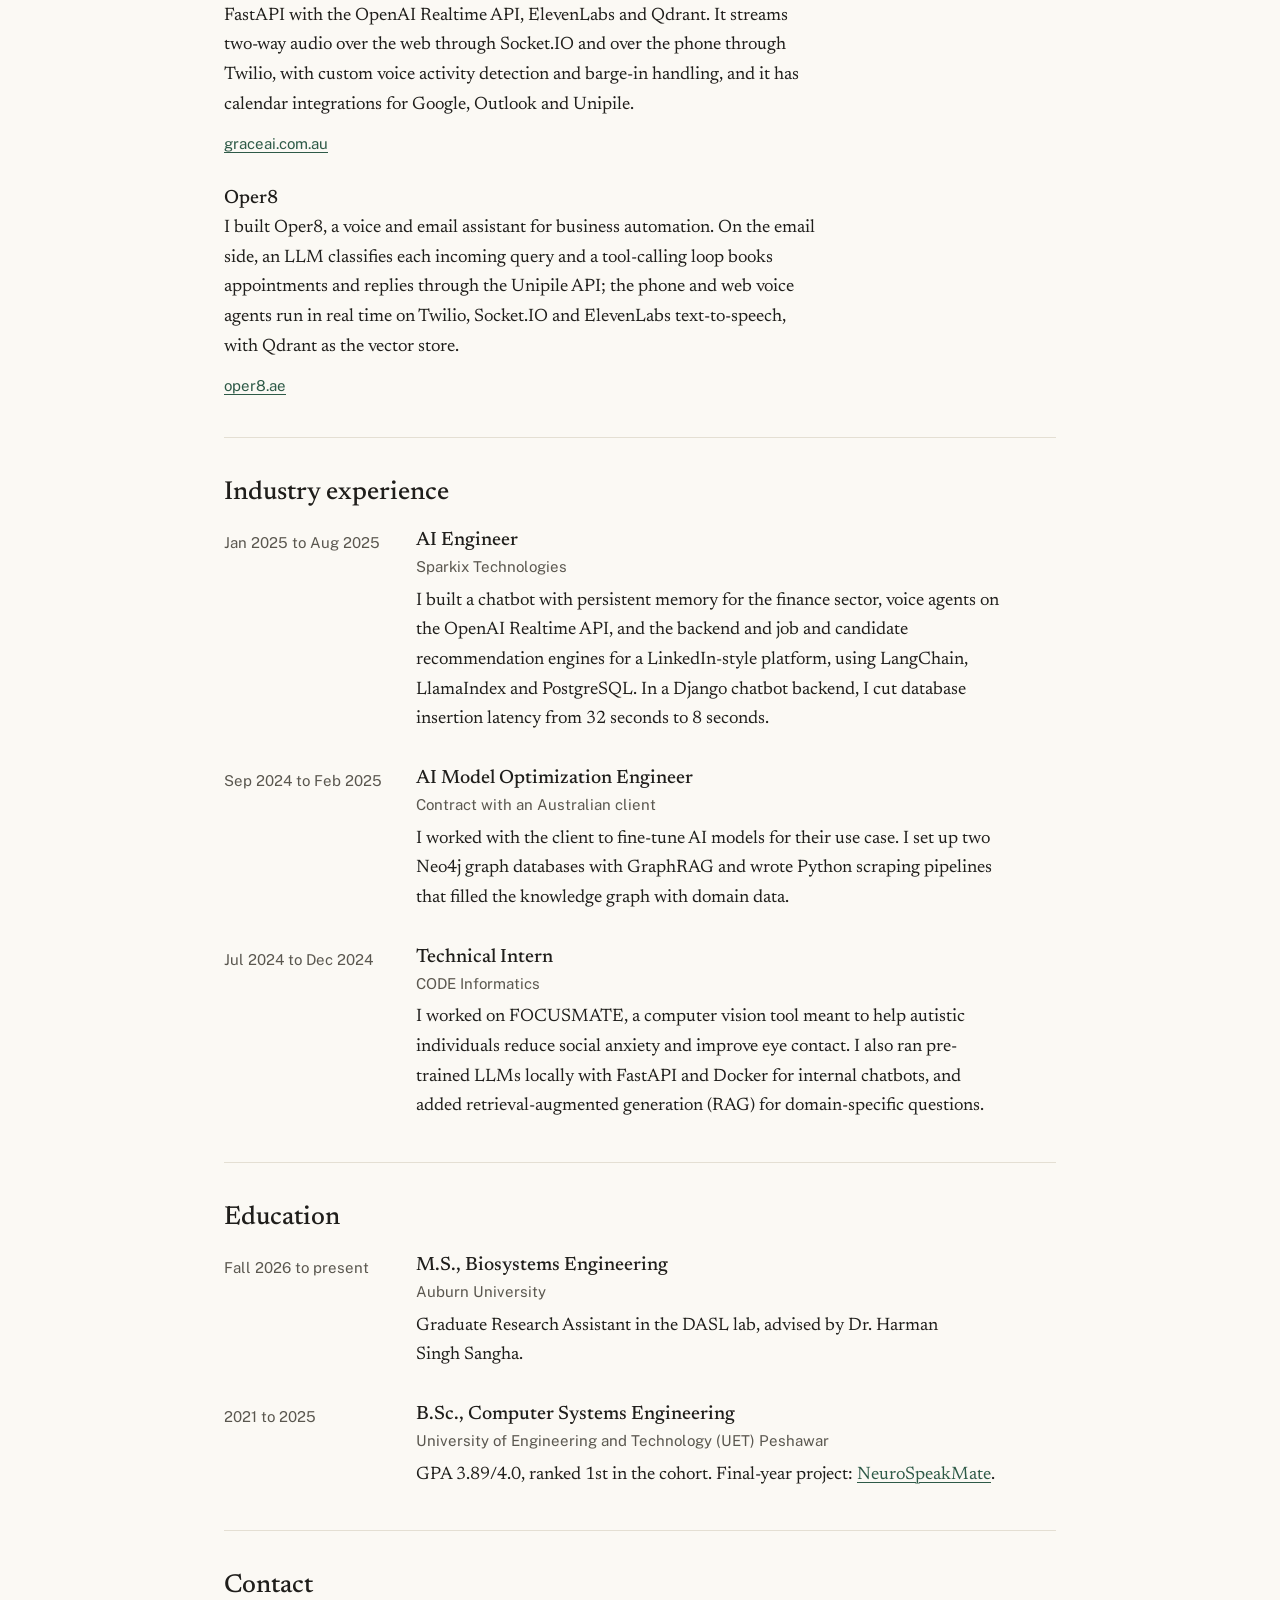
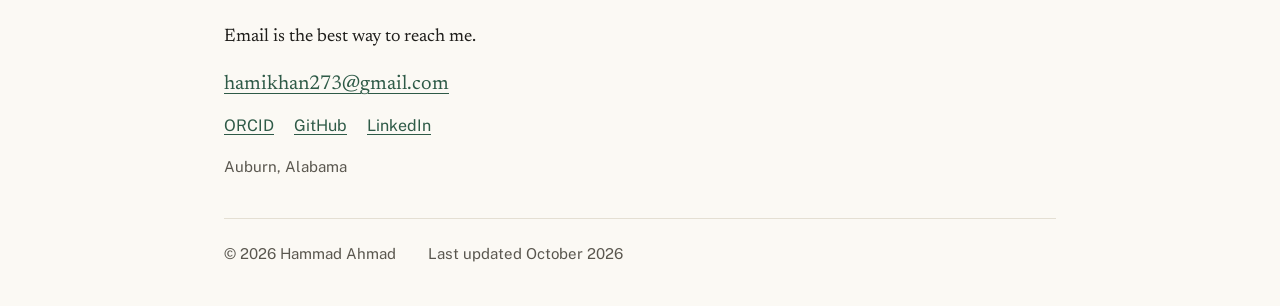
==== commit 80796deb: "Redesign as a researcher homepage Replace the dark developer-portfolio template with a single-column" ====
--- a/certificates.html
+++ b/certificates.html
@@ -3,14 +3,20 @@
 <head>
   <meta charset="utf-8" />
   <meta name="viewport" content="width=device-width, initial-scale=1" />
-  <title>Certificates — Hammad Ahmad</title>
+  <title>Certificates | Hammad Ahmad</title>
   <meta name="robots" content="noindex" />
-  <link rel="icon" href="favicon.svg" type="image/svg+xml" />
+  <meta name="color-scheme" content="light dark" />
   <link rel="canonical" href="https://hamikha.github.io/HammadAhmad_Portfolio/#education" />
   <meta http-equiv="refresh" content="0; url=index.html#education" />
-  <style>body{margin:0;padding:24px;background:#0a0a0a;color:#ededE9;font:16px/1.6 system-ui,sans-serif}a{color:#ff6a1a}</style>
+  <link rel="icon" href="favicon.svg" type="image/svg+xml" />
+  <link rel="stylesheet" href="assets/css/main.css" />
 </head>
 <body>
-  <p>This page has moved to <a href="index.html#education">the Certificates section</a>.</p>
+  <div class="page">
+    <main id="main">
+      <h1>Page moved</h1>
+      <p class="intro-role">This page has moved to the <a href="index.html#education">Education section</a> of the homepage.</p>
+    </main>
+  </div>
 </body>
 </html>
--- a/assets/css/main.css
+++ b/assets/css/main.css
@@ -0,0 +1,206 @@
+/* Hammad Ahmad: personal site. One column, paper tones, one muted accent. */
+
+@font-face {
+  font-family: 'Newsreader';
+  src: url('../fonts/newsreader-latin.woff2') format('woff2');
+  font-style: normal;
+  font-weight: 200 800;
+  font-display: swap;
+}
+@font-face {
+  font-family: 'Newsreader';
+  src: url('../fonts/newsreader-latin-italic.woff2') format('woff2');
+  font-style: italic;
+  font-weight: 200 800;
+  font-display: swap;
+}
+@font-face {
+  font-family: 'Public Sans';
+  src: url('../fonts/public-sans-latin.woff2') format('woff2');
+  font-style: normal;
+  font-weight: 100 900;
+  font-display: swap;
+}
+
+/* ---------- tokens ---------- */
+:root {
+  --bg: #fbf9f4;
+  --text: #1f1e1b;
+  --muted: #5a574f;
+  --rule: #e4dfd3;
+  --accent: #2e5a47;
+
+  --serif: 'Newsreader', 'Source Serif 4', Georgia, 'Times New Roman', serif;
+  --sans: 'Public Sans', 'Helvetica Neue', Arial, sans-serif;
+
+  --measure: 37rem;
+  --page: 52rem;
+  --gutter: clamp(1.25rem, 5vw, 3rem);
+  --section-gap: clamp(2rem, 4vw, 2.5rem); /* applied above and below each rule */
+  --date-col: 10rem;
+
+  color-scheme: light dark;
+}
+@media (prefers-color-scheme: dark) {
+  :root {
+    --bg: #181816;
+    --text: #e8e5dd;
+    --muted: #a8a59c;
+    --rule: #33322e;
+    --accent: #8fb5a0;
+  }
+}
+
+/* ---------- base ---------- */
+*, *::before, *::after { box-sizing: border-box; }
+html { -webkit-text-size-adjust: 100%; text-size-adjust: 100%; }
+body {
+  margin: 0;
+  background: var(--bg);
+  color: var(--text);
+  font-family: var(--serif);
+  font-size: 1.125rem;
+  line-height: 1.65;
+  font-optical-sizing: auto;
+}
+h1, h2, h3 { font-weight: 500; line-height: 1.2; text-wrap: balance; }
+h1 { font-size: clamp(2.25rem, 1.75rem + 2vw, 2.75rem); letter-spacing: -0.01em; margin: 0; }
+h2 { font-size: clamp(1.5rem, 1.35rem + 0.5vw, 1.625rem); margin: 0 0 1.25rem; }
+h3 { font-size: 1.2rem; margin: 0 0 0.25rem; }
+p { margin: 0 0 1rem; text-wrap: pretty; }
+p:last-child { margin-bottom: 0; }
+ul, ol { margin: 0; padding: 0; list-style: none; }
+img { display: block; max-width: 100%; height: auto; }
+
+a {
+  color: var(--accent);
+  text-decoration-line: underline;
+  text-decoration-thickness: 1px;
+  text-underline-offset: 0.18em;
+}
+a:hover { text-decoration-thickness: 2px; }
+:focus-visible {
+  outline: 2px solid var(--accent);
+  outline-offset: 3px;
+  border-radius: 2px;
+}
+::selection { background: var(--accent); color: var(--bg); }
+
+/* Sans for navigation, dates and metadata */
+.meta {
+  font-family: var(--sans);
+  font-size: 0.9375rem;
+  line-height: 1.5;
+  color: var(--muted);
+}
+
+.skip {
+  position: absolute; left: var(--gutter); top: 0.75rem;
+  padding: 0.5rem 0.75rem;
+  background: var(--bg); color: var(--accent);
+  font-family: var(--sans); font-size: 1rem;
+  transform: translateY(-200%);
+}
+.skip:focus { transform: none; }
+
+/* ---------- page frame ---------- */
+.page {
+  max-width: calc(var(--page) + 2 * var(--gutter));
+  margin-inline: auto;
+  padding-inline: var(--gutter);
+}
+
+/* ---------- header ---------- */
+.site-header {
+  display: flex; flex-wrap: wrap; align-items: baseline; justify-content: space-between;
+  gap: 0.5rem 2rem;
+  padding-block: 1.5rem;
+  border-bottom: 1px solid var(--rule);
+}
+.site-name {
+  font-size: 1.125rem; font-weight: 600;
+  color: var(--text); text-decoration: none;
+}
+.site-name:hover { text-decoration: underline; text-decoration-thickness: 1px; }
+.site-nav ul { display: flex; flex-wrap: wrap; gap: 0.25rem 1.25rem; }
+.site-nav a {
+  font-family: var(--sans); font-size: 0.9375rem;
+  color: var(--text);
+  text-decoration-color: var(--rule);
+}
+.site-nav a:hover { color: var(--accent); text-decoration-color: currentColor; }
+
+/* ---------- sections ---------- */
+main { padding-block: clamp(2.5rem, 6vw, 4rem) var(--section-gap); }
+main > section + section {
+  margin-top: var(--section-gap);
+  padding-top: var(--section-gap);
+  border-top: 1px solid var(--rule);
+}
+.prose { max-width: var(--measure); }
+
+/* Intro: text with headshot beside it on wide screens, above it on narrow ones */
+.intro { display: flex; flex-direction: column-reverse; gap: 1.5rem; }
+.intro-text { max-width: var(--measure); }
+.intro-role { margin: 0.5rem 0 1.5rem; font-size: 1.1875rem; color: var(--muted); text-wrap: balance; }
+.intro-photo { display: block; width: 7.5rem; align-self: flex-start; }
+.intro-photo img { width: 100%; aspect-ratio: 1; object-fit: cover; border-radius: 2px; }
+@media (min-width: 48rem) {
+  .intro { flex-direction: row; align-items: flex-start; gap: 3rem; }
+  .intro-photo { width: 11.25rem; flex: none; }
+}
+
+.link-row { display: flex; flex-wrap: wrap; gap: 0.25rem 1.25rem; margin-top: 1.25rem; font-family: var(--sans); font-size: 1rem; }
+
+/* Dated entries: narrow date column on the left, content on the right */
+.entries { display: grid; gap: 2rem; }
+.entry { display: grid; gap: 0.25rem; }
+.entry-date { margin: 0; }
+.entry-body { max-width: var(--measure); }
+.entry-body h3 + .meta { margin-bottom: 0.5rem; }
+@media (min-width: 48rem) {
+  .entry { grid-template-columns: var(--date-col) minmax(0, 1fr); column-gap: 2rem; }
+  .entry-date { padding-top: 0.2rem; }
+}
+
+/* Undated entries (projects) */
+.items { display: grid; gap: 2rem; max-width: var(--measure); }
+
+.items h3 + p { margin-top: 0.25rem; }
+.items .meta { margin-top: -0.25rem; }
+
+.status { font-family: var(--sans); font-size: 0.9375rem; color: var(--text); }
+
+address { font-style: normal; }
+.nowrap { white-space: nowrap; }
+.contact-email { font-size: 1.25rem; margin-bottom: 0; }
+address .link-row { margin-block: 0.75rem 1rem; }
+
+/* ---------- footer ---------- */
+.site-footer {
+  display: flex; flex-wrap: wrap; gap: 0.25rem 2rem;
+  padding-block: 1.5rem 2.5rem;
+  border-top: 1px solid var(--rule);
+}
+.site-footer p { margin: 0; }
+
+/* ---------- motion ---------- */
+@media (prefers-reduced-motion: reduce) {
+  *, *::before, *::after { transition: none !important; animation: none !important; scroll-behavior: auto !important; }
+}
+
+/* ---------- print ---------- */
+@media print {
+  :root { --bg: #fff; --text: #000; --muted: #333; --rule: #bbb; --accent: #000; }
+  body { font-size: 11pt; line-height: 1.45; }
+  .skip, .site-nav { display: none; }
+  .site-header { padding-block: 0 0.5rem; }
+  .page { max-width: none; padding: 0; }
+  main { padding-block: 1rem 0; }
+  main > section + section { margin-top: 1rem; padding-top: 1rem; }
+  section, .entry, .items > * { break-inside: avoid; }
+  .entry { grid-template-columns: 1fr; }
+  .intro-photo { width: 1in; }
+  a { color: inherit; }
+  a[href^="http"]::after { content: " (" attr(href) ")"; font-size: 0.85em; word-break: break-all; }
+}
